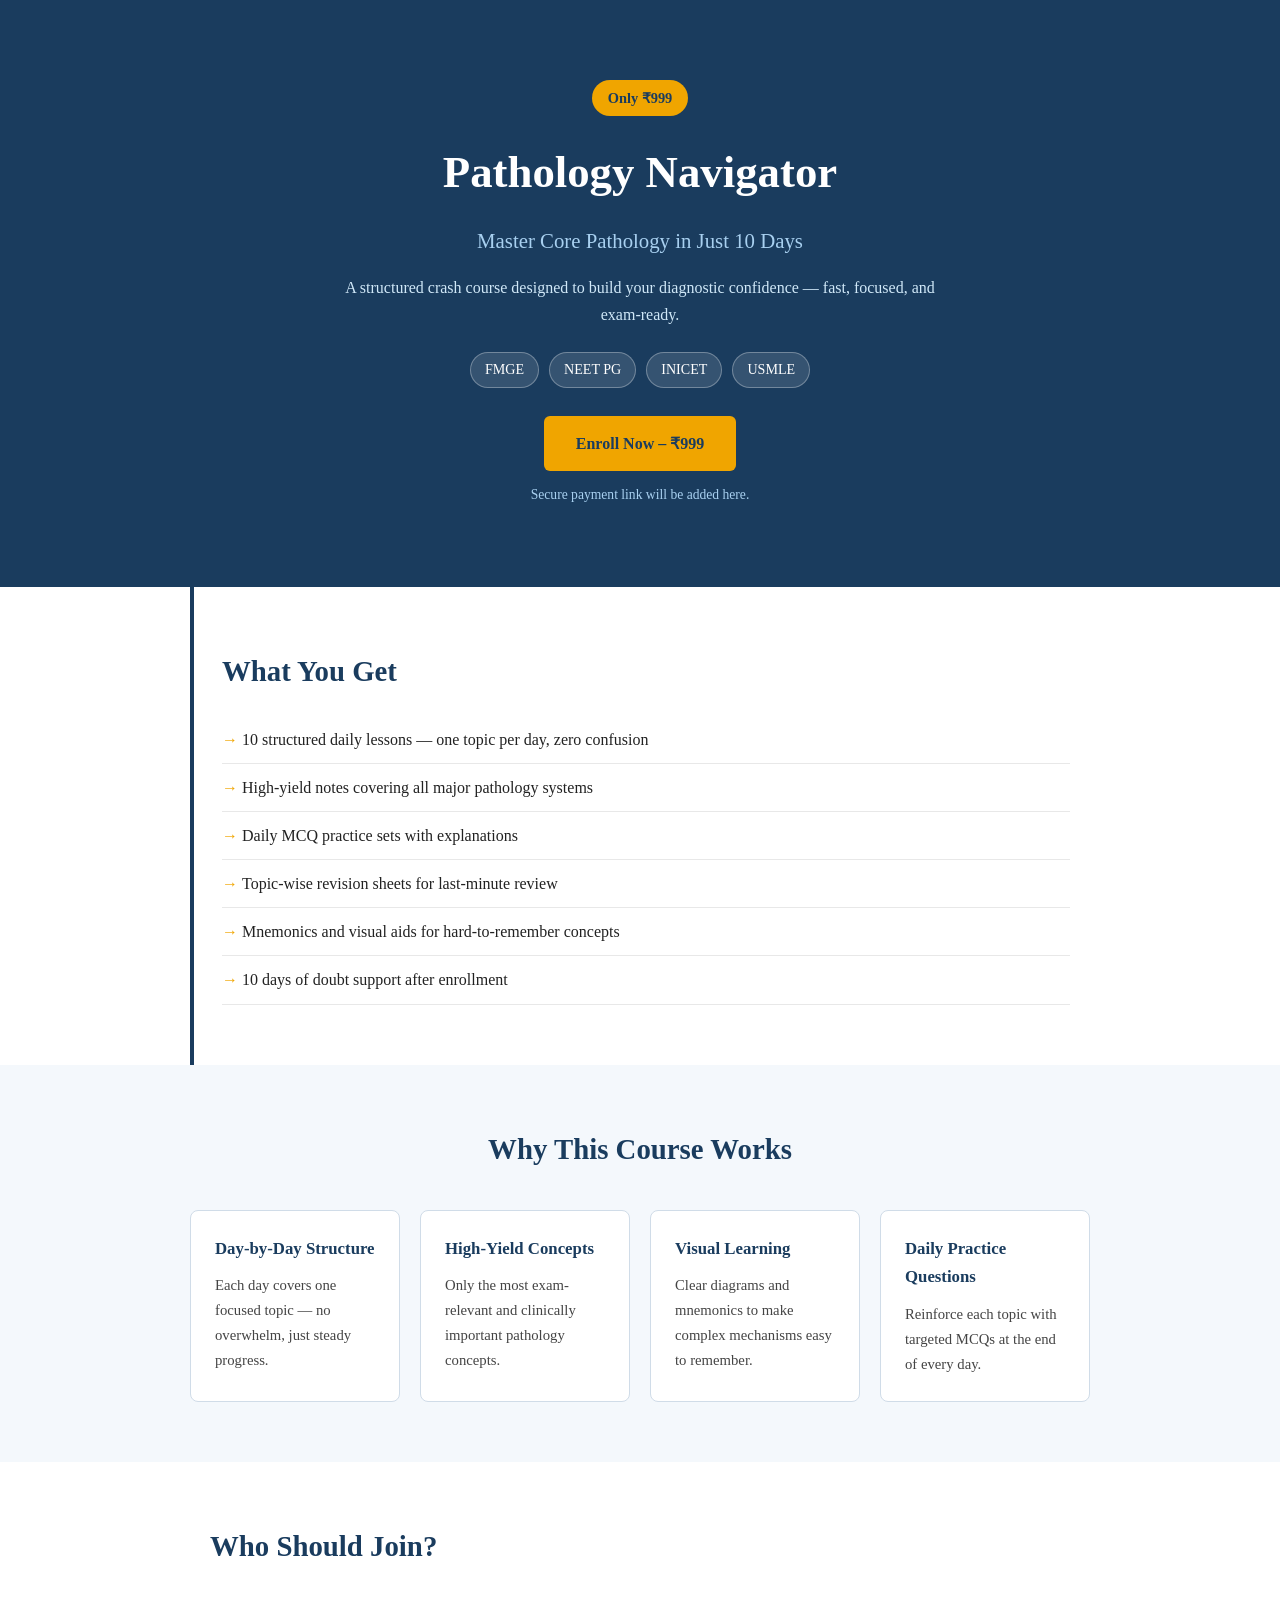
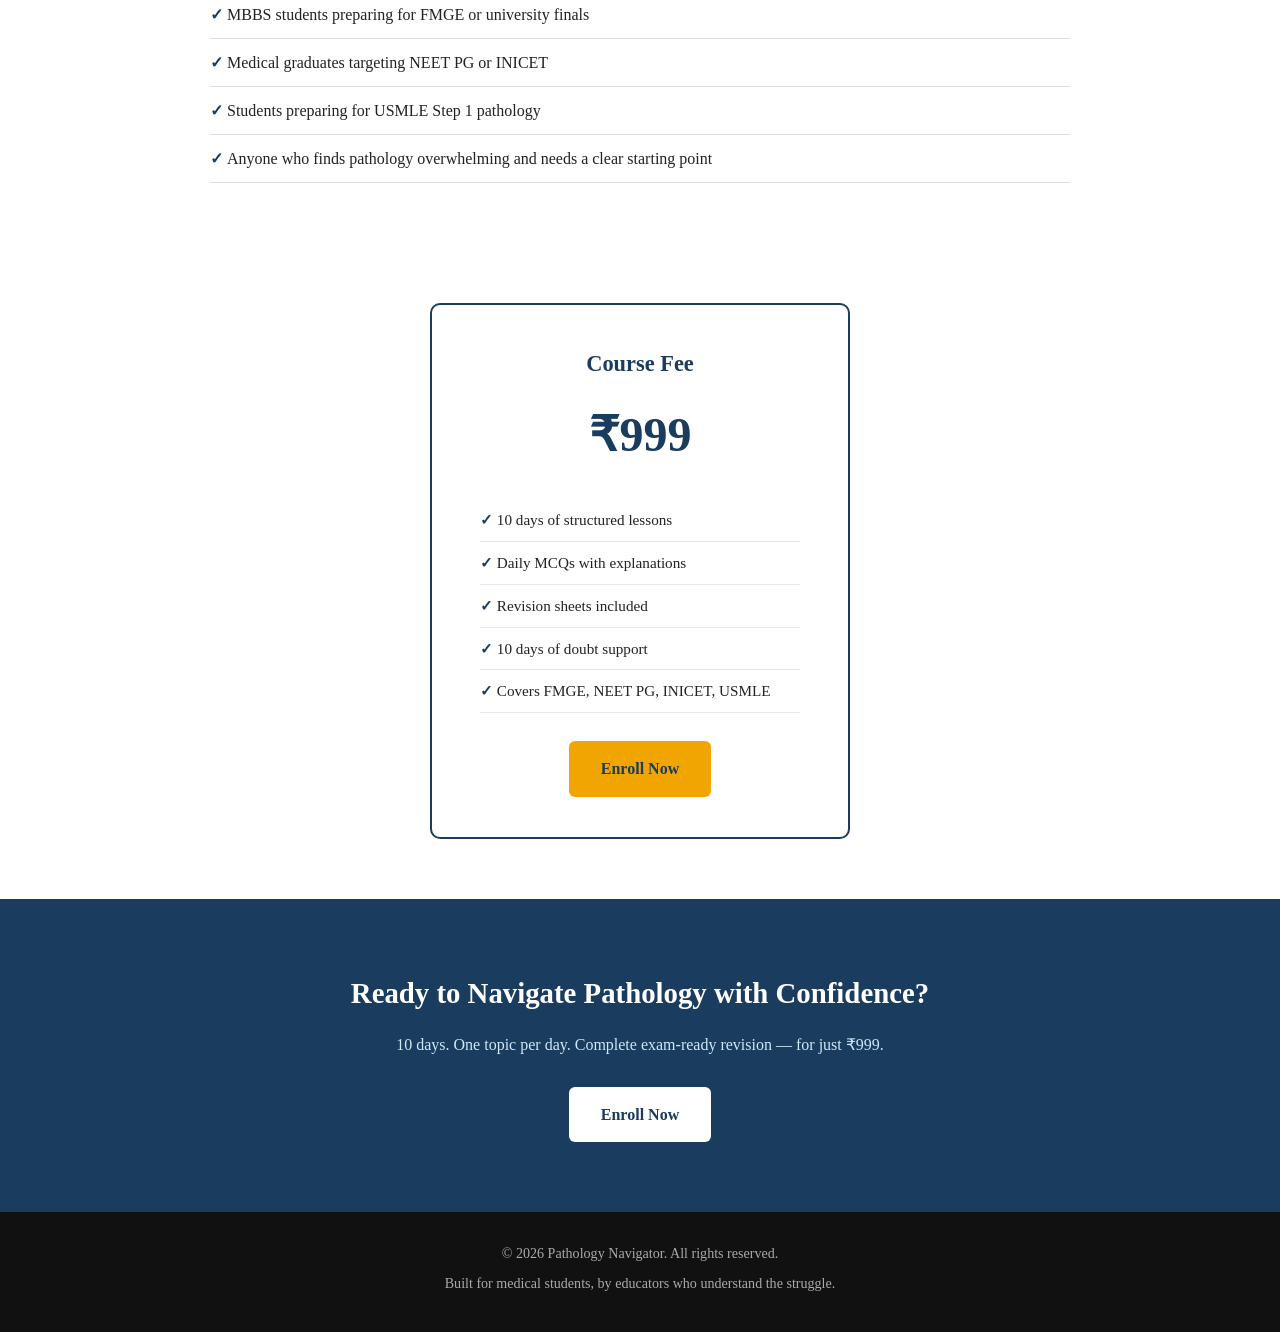
==== index.html @ 435cda29 "Initial practice project" ====
<!DOCTYPE html>
<html lang="en">
<head>
  <meta charset="UTF-8" />
  <meta name="viewport" content="width=device-width, initial-scale=1.0" />
  <title>Pathology Navigator – 10-Day Crash Course</title>
  <link rel="stylesheet" href="style.css" />
</head>
<body>

  <!-- Hero Section -->
  <section class="hero">
    <p class="price-badge">Only ₹999</p>
    <h1>Pathology Navigator</h1>
    <p class="tagline">Master Core Pathology in Just 10 Days</p>
    <p class="subtitle">A structured crash course designed to build your diagnostic confidence — fast, focused, and exam-ready.</p>
    <div class="exam-tags">
      <span>FMGE</span>
      <span>NEET PG</span>
      <span>INICET</span>
      <span>USMLE</span>
    </div>
    <a href="https://example.com/payment" class="btn">Enroll Now – ₹999</a>
    <p class="payment-note">Secure payment link will be added here.</p>
  </section>

  <!-- What Students Will Get -->
  <section class="what-you-get">
    <h2>What You Get</h2>
    <ul class="get-list">
      <li>10 structured daily lessons — one topic per day, zero confusion</li>
      <li>High-yield notes covering all major pathology systems</li>
      <li>Daily MCQ practice sets with explanations</li>
      <li>Topic-wise revision sheets for last-minute review</li>
      <li>Mnemonics and visual aids for hard-to-remember concepts</li>
      <li>10 days of doubt support after enrollment</li>
    </ul>
  </section>

  <!-- Course Benefits -->
  <section class="benefits">
    <h2>Why This Course Works</h2>
    <div class="cards">
      <div class="card">
        <h3>Day-by-Day Structure</h3>
        <p>Each day covers one focused topic — no overwhelm, just steady progress.</p>
      </div>
      <div class="card">
        <h3>High-Yield Concepts</h3>
        <p>Only the most exam-relevant and clinically important pathology concepts.</p>
      </div>
      <div class="card">
        <h3>Visual Learning</h3>
        <p>Clear diagrams and mnemonics to make complex mechanisms easy to remember.</p>
      </div>
      <div class="card">
        <h3>Daily Practice Questions</h3>
        <p>Reinforce each topic with targeted MCQs at the end of every day.</p>
      </div>
    </div>
  </section>

  <!-- Who Should Join -->
  <section class="audience">
    <h2>Who Should Join?</h2>
    <ul>
      <li>MBBS students preparing for FMGE or university finals</li>
      <li>Medical graduates targeting NEET PG or INICET</li>
      <li>Students preparing for USMLE Step 1 pathology</li>
      <li>Anyone who finds pathology overwhelming and needs a clear starting point</li>
    </ul>
  </section>

  <!-- Pricing -->
  <section class="pricing">
    <div class="pricing-box">
      <h2>Course Fee</h2>
      <p class="price">₹999</p>
      <ul>
        <li>10 days of structured lessons</li>
        <li>Daily MCQs with explanations</li>
        <li>Revision sheets included</li>
        <li>10 days of doubt support</li>
        <li>Covers FMGE, NEET PG, INICET, USMLE</li>
      </ul>
      <a href="https://example.com/payment" class="btn">Enroll Now</a>
    </div>
  </section>

  <!-- Call to Action -->
  <section class="cta" id="cta">
    <h2>Ready to Navigate Pathology with Confidence?</h2>
    <p>10 days. One topic per day. Complete exam-ready revision — for just ₹999.</p>
    <a href="https://example.com/payment" class="btn btn-light">Enroll Now</a>
  </section>

  <!-- Footer -->
  <footer>
    <p>&copy; 2026 Pathology Navigator. All rights reserved.</p>
    <p>Built for medical students, by educators who understand the struggle.</p>
  </footer>

</body>
</html>
---- style.css ----
/* Base Reset */
* {
  margin: 0;
  padding: 0;
  box-sizing: border-box;
}

body {
  font-family: Georgia, serif;
  color: #222;
  line-height: 1.7;
}

/* Shared Section Padding */
section {
  padding: 60px 20px;
  max-width: 900px;
  margin: 0 auto;
}

/* Hero */
.hero {
  background-color: #1a3c5e;
  color: #fff;
  text-align: center;
  padding: 80px 20px;
  max-width: 100%;
}

.price-badge {
  display: inline-block;
  background-color: #f0a500;
  color: #1a3c5e;
  font-weight: bold;
  font-size: 0.9rem;
  padding: 6px 16px;
  border-radius: 20px;
  margin-bottom: 18px;
}

.hero h1 {
  font-size: 2.8rem;
  margin-bottom: 12px;
}

.hero .tagline {
  font-size: 1.3rem;
  color: #a8d0f0;
  margin-bottom: 16px;
}

.hero .subtitle {
  font-size: 1rem;
  max-width: 600px;
  margin: 0 auto 24px;
  color: #d0e8f8;
}

.exam-tags {
  display: flex;
  justify-content: center;
  flex-wrap: wrap;
  gap: 10px;
  margin-bottom: 28px;
}

.exam-tags span {
  background-color: rgba(255, 255, 255, 0.12);
  border: 1px solid rgba(255, 255, 255, 0.3);
  color: #fff;
  padding: 5px 14px;
  border-radius: 20px;
  font-size: 0.88rem;
}

.payment-note {
  margin-top: 12px;
  font-size: 0.85rem;
  color: #a8d0f0;
}

/* Buttons */
.btn {
  display: inline-block;
  background-color: #f0a500;
  color: #1a3c5e;
  padding: 14px 32px;
  border-radius: 6px;
  text-decoration: none;
  font-weight: bold;
  font-size: 1rem;
}

.btn:hover {
  background-color: #d4900a;
}

.btn-light {
  background-color: #fff;
  color: #1a3c5e;
}

.btn-light:hover {
  background-color: #e8e8e8;
}

/* What You Get */
.what-you-get {
  border-left: 4px solid #1a3c5e;
  padding-left: 28px;
}

.what-you-get h2 {
  font-size: 1.8rem;
  color: #1a3c5e;
  margin-bottom: 20px;
}

.get-list {
  list-style: none;
  padding: 0;
}

.get-list li {
  padding: 10px 0;
  border-bottom: 1px solid #e8e8e8;
  font-size: 1rem;
}

.get-list li::before {
  content: "→ ";
  color: #f0a500;
  font-weight: bold;
}

/* Benefits */
.benefits {
  background-color: #f4f8fc;
  max-width: 100%;
  padding: 60px 20px;
}

.benefits h2 {
  text-align: center;
  font-size: 1.8rem;
  margin-bottom: 36px;
  color: #1a3c5e;
}

.cards {
  display: flex;
  flex-wrap: wrap;
  gap: 20px;
  justify-content: center;
  max-width: 900px;
  margin: 0 auto;
}

.card {
  background-color: #fff;
  border: 1px solid #d0dce8;
  border-radius: 8px;
  padding: 24px;
  width: 200px;
  flex: 1 1 200px;
}

.card h3 {
  font-size: 1.05rem;
  color: #1a3c5e;
  margin-bottom: 10px;
}

.card p {
  font-size: 0.92rem;
  color: #444;
}

/* Audience */
.audience h2 {
  font-size: 1.8rem;
  color: #1a3c5e;
  margin-bottom: 20px;
}

.audience ul {
  list-style: none;
  padding: 0;
}

.audience ul li {
  padding: 10px 0;
  border-bottom: 1px solid #e0e0e0;
  font-size: 1rem;
}

.audience ul li::before {
  content: "✓ ";
  color: #1a3c5e;
  font-weight: bold;
}

/* Pricing */
.pricing {
  text-align: center;
}

.pricing-box {
  display: inline-block;
  border: 2px solid #1a3c5e;
  border-radius: 10px;
  padding: 40px 48px;
  max-width: 420px;
  width: 100%;
}

.pricing-box h2 {
  font-size: 1.4rem;
  color: #1a3c5e;
  margin-bottom: 10px;
}

.pricing-box .price {
  font-size: 3rem;
  font-weight: bold;
  color: #1a3c5e;
  margin-bottom: 24px;
}

.pricing-box ul {
  list-style: none;
  text-align: left;
  margin-bottom: 28px;
  padding: 0;
}

.pricing-box ul li {
  padding: 8px 0;
  border-bottom: 1px solid #e8e8e8;
  font-size: 0.95rem;
}

.pricing-box ul li::before {
  content: "✓ ";
  color: #1a3c5e;
  font-weight: bold;
}

/* CTA */
.cta {
  background-color: #1a3c5e;
  color: #fff;
  text-align: center;
  max-width: 100%;
  padding: 70px 20px;
}

.cta h2 {
  font-size: 1.8rem;
  margin-bottom: 14px;
}

.cta p {
  font-size: 1rem;
  margin-bottom: 28px;
  color: #d0e8f8;
}

/* Footer */
footer {
  background-color: #111;
  color: #aaa;
  text-align: center;
  padding: 30px 20px;
  font-size: 0.88rem;
}

footer p {
  margin-bottom: 6px;
}
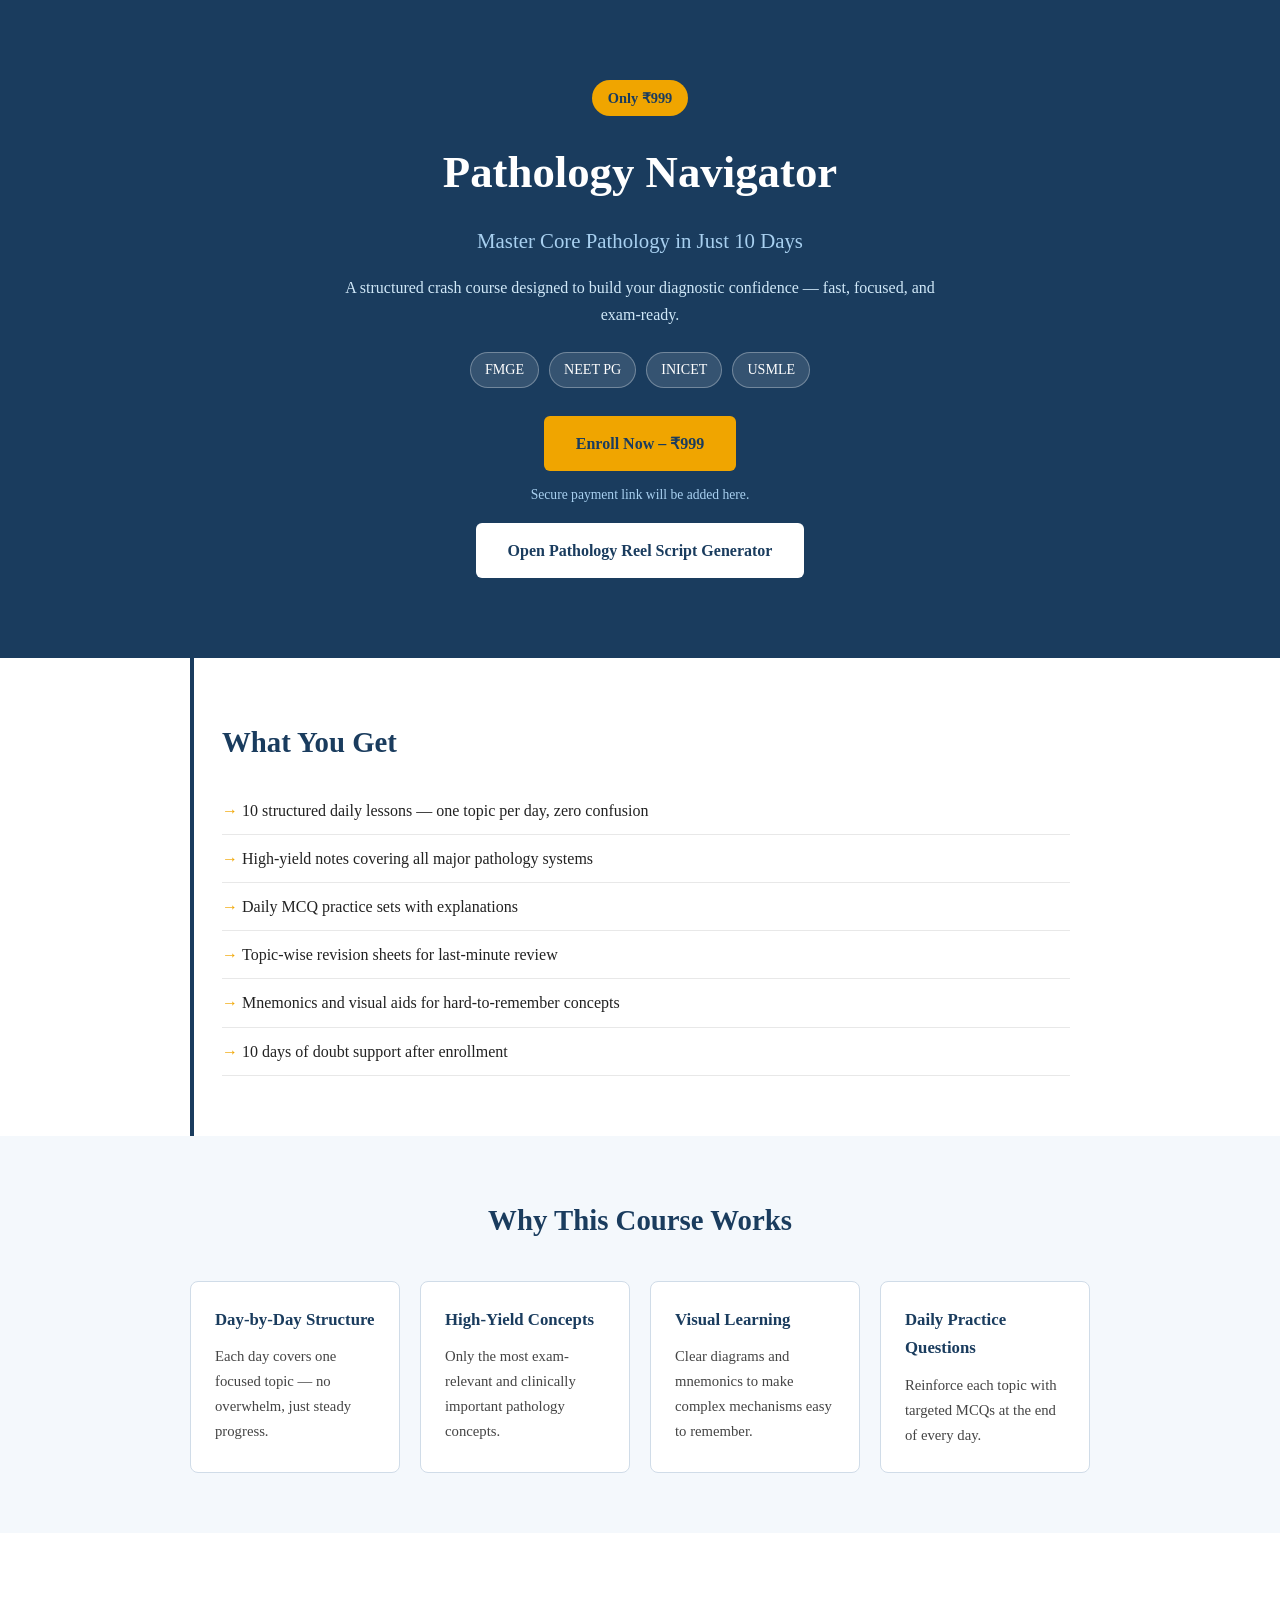
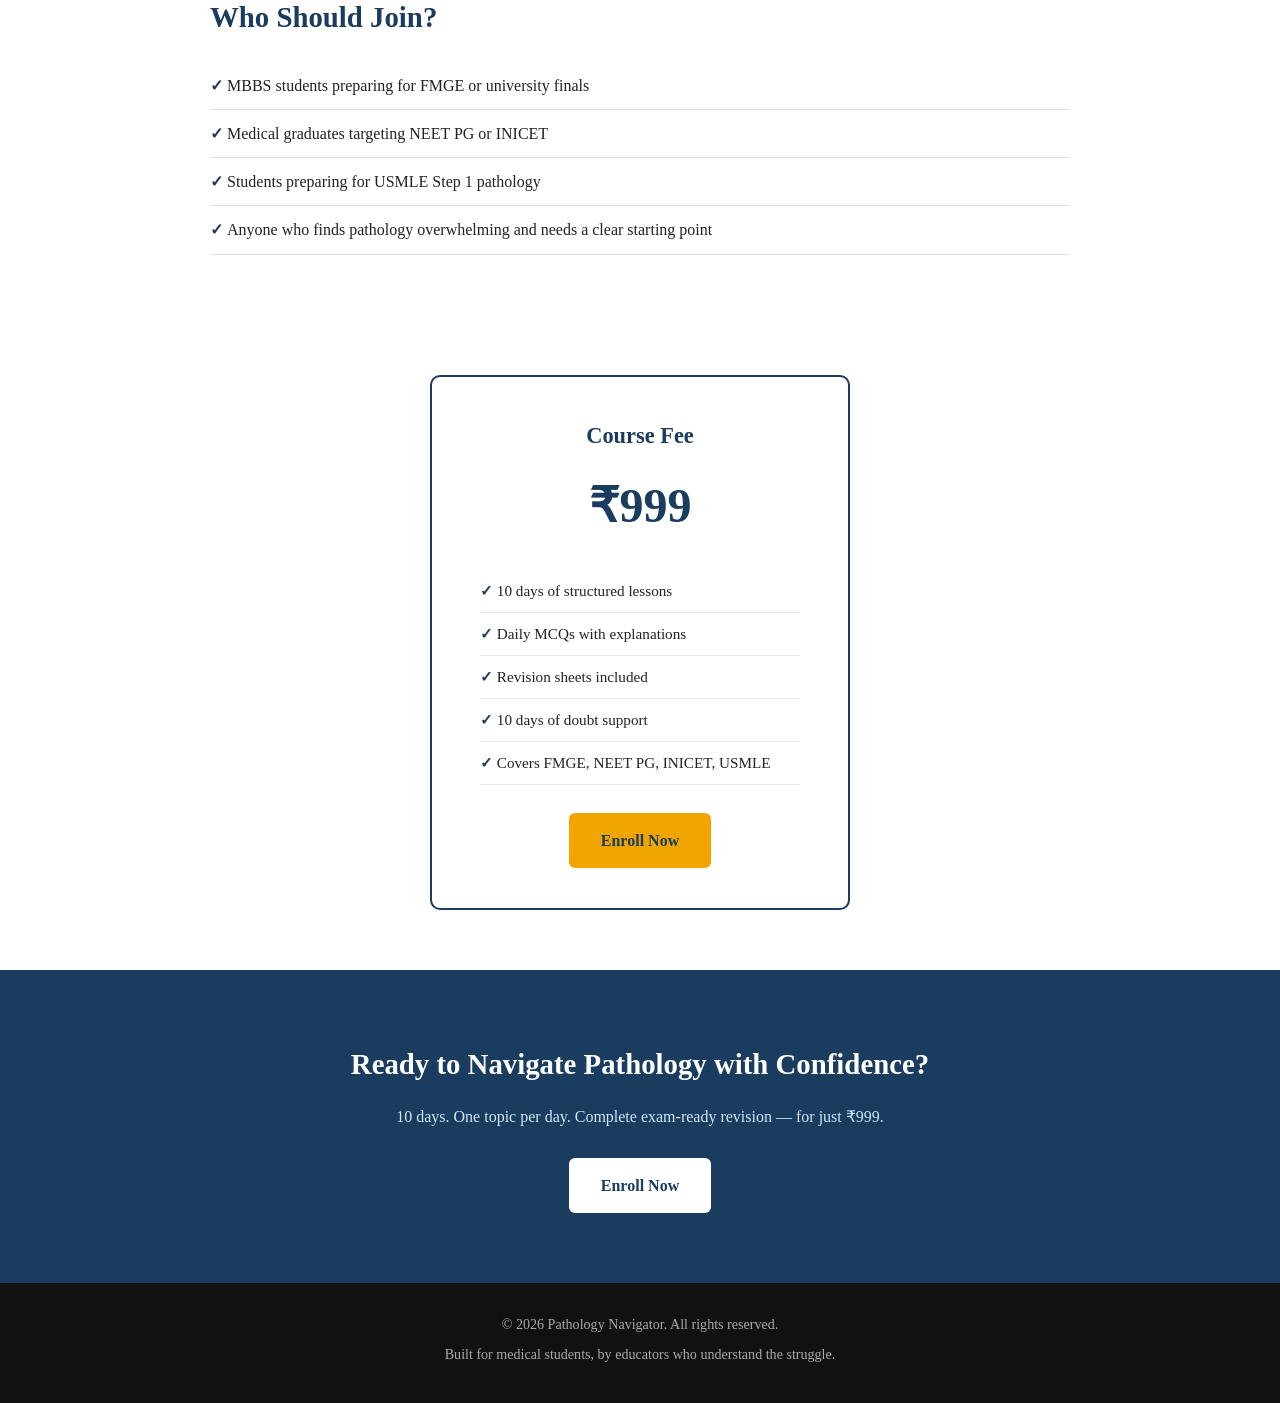
==== commit a0373c08: "Add reel tool link to homepage" ====
--- a/index.html
+++ b/index.html
@@ -22,6 +22,9 @@
     </div>
     <a href="https://example.com/payment" class="btn">Enroll Now – ₹999</a>
     <p class="payment-note">Secure payment link will be added here.</p>
+    <p style="margin-top: 16px;">
+      <a href="reel-tool.html" class="btn btn-light">Open Pathology Reel Script Generator</a>
+    </p>
   </section>
 
   <!-- What Students Will Get -->
